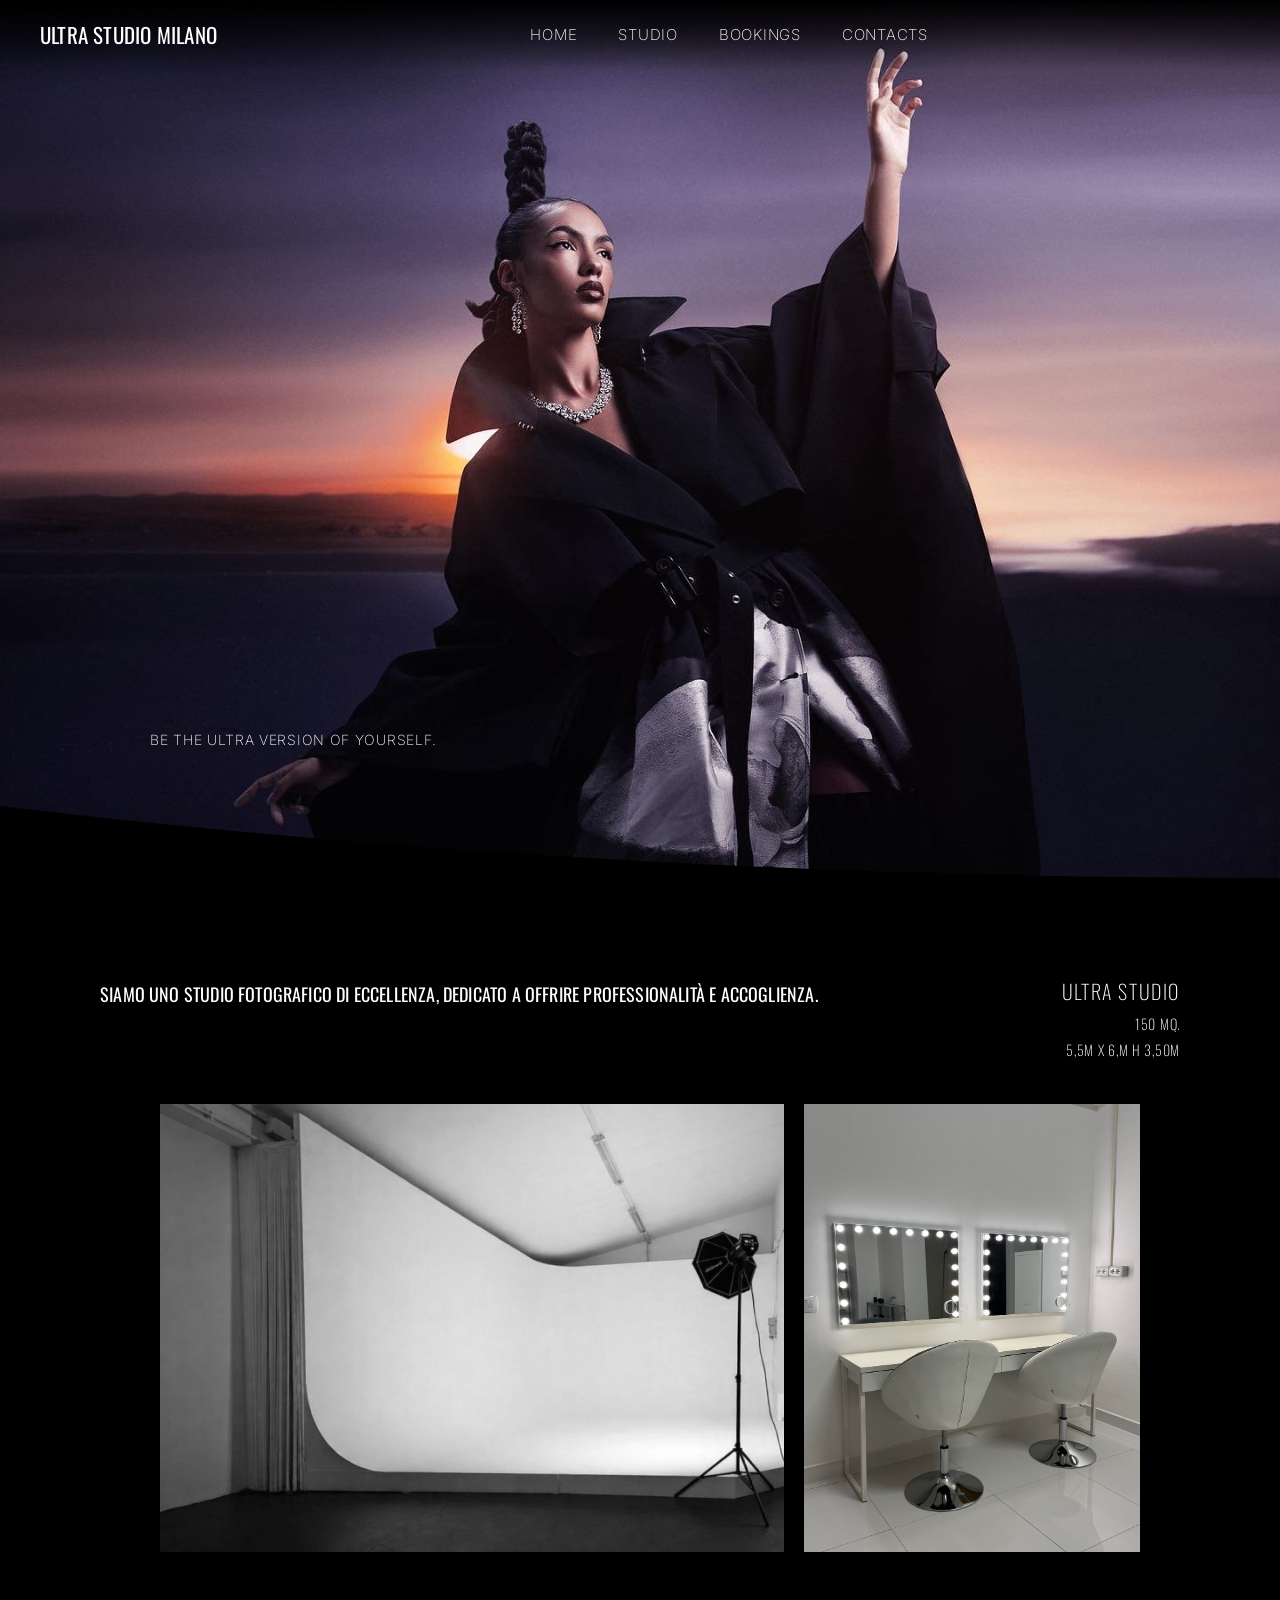
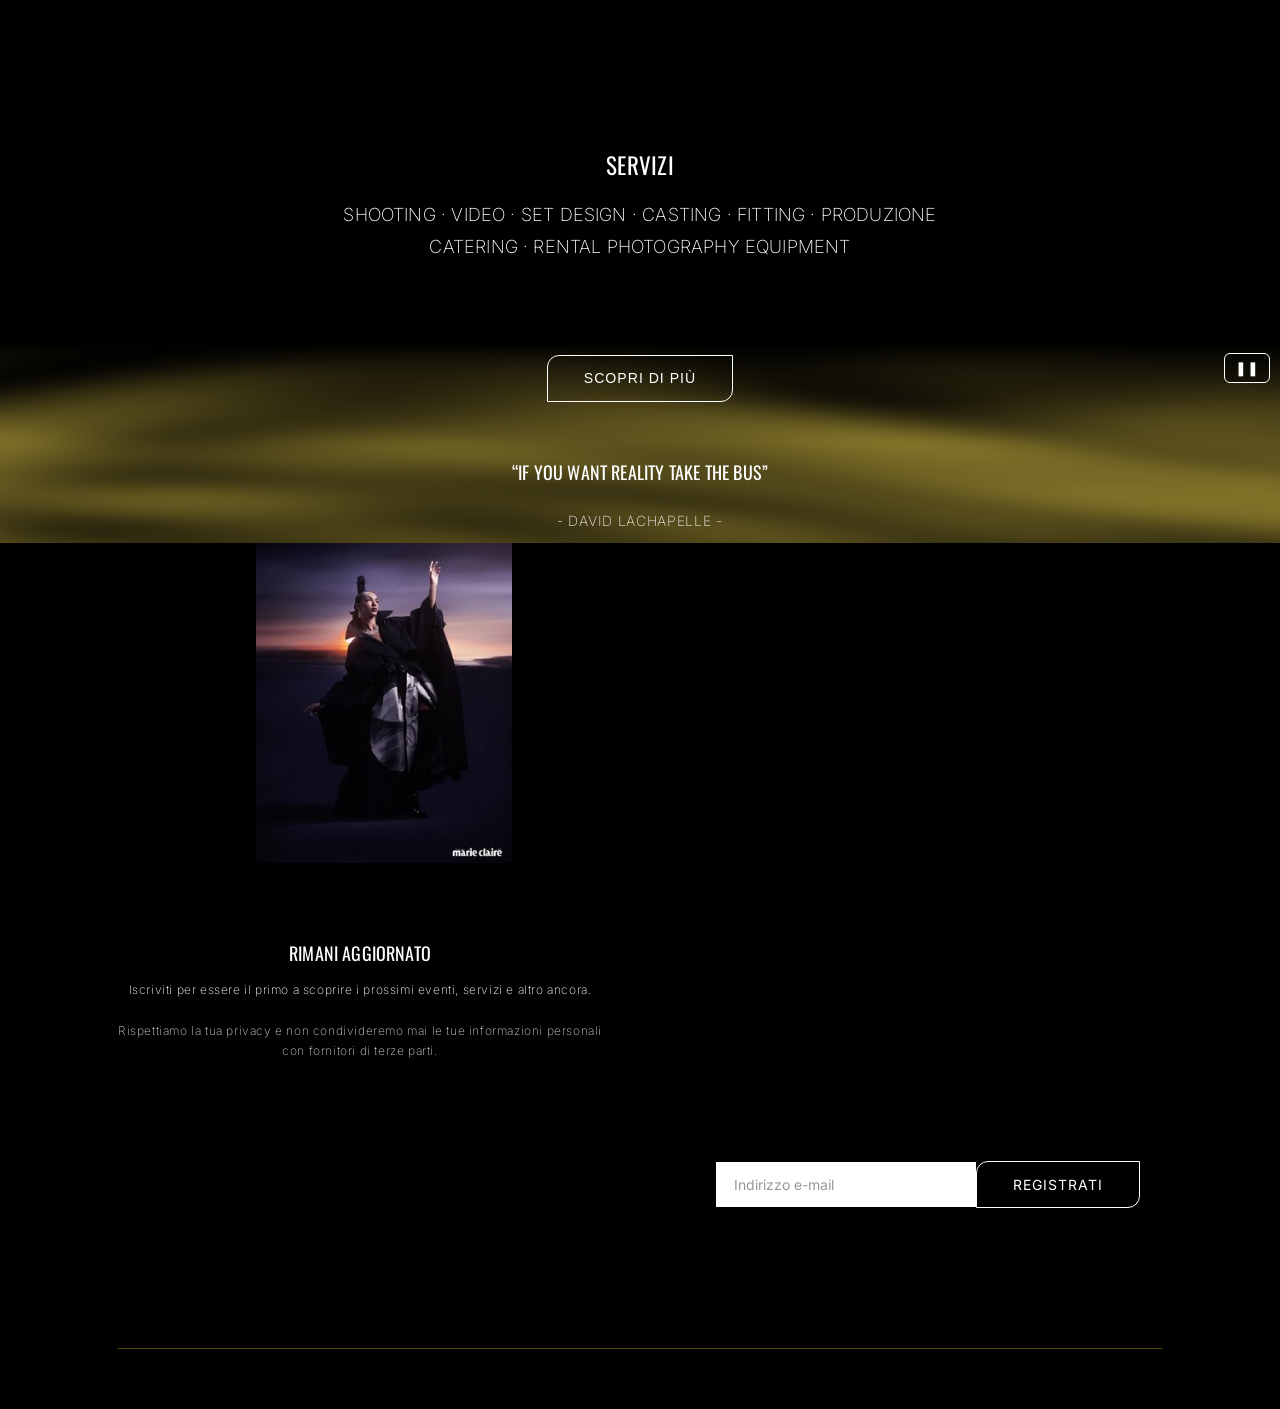
==== index.html @ 38a81dc1 "Add files via upload" ====
<!DOCTYPE html>
<html lang="it">
<head>
  <meta charset="utf-8">
  <title>ULTRA STUDIO MILANO</title>
  <meta name="viewport" content="width=device-width, initial-scale=1">
  <link rel="icon" type="image/png" href="img/favicon.png">

  <!-- FONT GOOGLE (come tua versione) -->
  <link href="https://fonts.googleapis.com/css2?family=Oswald:wght@200;300;400&display=swap" rel="stylesheet">
  <link href="https://fonts.googleapis.com/css2?family=Inter:wght@200;300;400&display=swap" rel="stylesheet">

  <!-- STILE GENERALE -->
  <link rel="stylesheet" href="css/style.css">
</head>

<body class="index">

  <!-- TOPBAR FISSA (uguale in tutte le pagine) -->
<header class="header">
  <div class="logo">ULTRA STUDIO MILANO</div>
  <nav class="nav">
    <a href="index.html">HOME</a>
    <a href="studio.html">STUDIO</a>
    <a href="bookings.html">BOOKINGS</a>
    <a href="contacts.html">CONTACTS</a>
  </nav>
</header>

  <!-- HERO -->
  <section id="home" class="hero">
    <div class="hero-bg" style="background-image:url('img/hero.jpg');"></div>
    <div class="hero-caption fade-in">
      BE THE ULTRA VERSION OF YOURSELF.
    </div>

    <!-- CURVA SEPARATRICE -->
    <svg class="hero-curve" viewBox="0 0 1920 200" preserveAspectRatio="none">
      <path d="M0,40 C450,80 1100,120 1920,120 L1920,200 L0,200 Z" />
    </svg>
  </section>

  <!-- STUDIO -->
  <section class="studio-section">
    <div class="studio-text">
      <p class="studio-description">
        SIAMO UNO STUDIO FOTOGRAFICO DI ECCELLENZA, DEDICATO A OFFRIRE PROFESSIONALITÀ E ACCOGLIENZA.
      </p>

      <div class="studio-info">
        <h2>ULTRA STUDIO</h2>
        <p>150 MQ.</p>
        <p>5,5M X 6,M H 3,50M</p>
      </div>
    </div>

    <div class="studio-gallery">
      <img class="img-large" src="img/studio1.png" alt="">
      <img class="img-small" src="img/studio2.jpg" alt="">
    </div>
  </section>

  <!-- SERVIZI -->
  <section id="servizi" class="services-section">
    <h2 class="services-title">SERVIZI</h2>

    <p class="service-list">
      SHOOTING · VIDEO · SET DESIGN · CASTING · FITTING · PRODUZIONE<br>
      CATERING · RENTAL PHOTOGRAPHY EQUIPMENT
    </p>
  </section>

  <div class="wave-strip">

    <!-- Canvas delle onde -->
    <canvas id="gradientCanvas"></canvas>

    <!-- Pulsante Play/Pausa -->
    <button id="toggleBtn">❚❚</button>

    <!-- Contenuto sopra le onde -->
    <div class="wave-inner">
      <a href="#contatti" class="btn-scopri fade-stable">SCOPRI DI PIÙ</a>

      <div class="quote-block fade-stable">
        <h2>“IF YOU WANT REALITY TAKE THE BUS”</h2>
        <p>- DAVID LACHAPELLE -</p>
      </div>
    </div>

  </div>

  <!-- GALLERIA SERVIZI -->
  <div class="services-gallery">
    <img src="img/servizi1.jpg" class="reveal" alt="">
    <img src="img/servizi2.jpg" class="reveal" alt="">
    <img src="img/servizi3.jpg" class="reveal" alt="">
    <img src="img/servizi4.jpg" class="reveal" alt="">
    <img src="img/servizi5.jpg" class="reveal" alt="">
  </div>

  <!-- FOOTER -->
  <footer id="contatti" class="footer">
    <div class="footer-left fade-in-up">
      <h2>RIMANI AGGIORNATO</h2>
      <p class="footer-text">
        Iscriviti per essere il primo a scoprire i prossimi eventi, servizi e altro ancora.
      </p>
      <p class="privacy">
        Rispettiamo la tua privacy e non condivideremo mai le tue informazioni personali con fornitori di terze parti.
      </p>
    </div>

    <div class="footer-right fade-in-up">
      <form class="newsletter">
        <input type="email" placeholder="Indirizzo e-mail">
        <button type="submit">REGISTRATI</button>
      </form>
    </div>
  </footer>

  <script src="js/main.js"></script>
</body>
</html>
---- css/style.css ----
/* ===========================
   RESET
   =========================== */
* {
  margin: 0;
  padding: 0;
  box-sizing: border-box;
}

/* ===========================
   BASE
   =========================== */
body {
  background: #000;
  color: #fff;
  font-family: 'NeueMontreal', 'Helvetica Neue', Arial, sans-serif;
  font-weight: 400;
  letter-spacing: 0.3px;
  line-height: 1.45;
  overflow-x: hidden;
}

/* ===========================
   TIPOGRAFIA (Inter)
   =========================== */
h1, h2, h3 {
  font-family: 'Inter', sans-serif;
  font-weight: 600;
  letter-spacing: 1.2px;
  line-height: 1.15;
  margin-bottom: 12px;
}

h2 {
  font-size: 1.55rem;
  font-weight: 600;
}

h3 {
  font-size: 1.05rem;
  letter-spacing: 0.8px;
}

p {
  font-family: 'Inter', sans-serif;
  font-size: 0.9rem;
  font-weight: 300;
  letter-spacing: 0.8px;
  line-height: 1.55;
  margin-bottom: 14px;
}

/* ===========================
   HEADER
   =========================== */
.header {
    width: 100%;
    padding: 20px 40px;
    display: flex;
    justify-content: space-between;
    align-items: center;
    position: fixed;
    top: 0;
    left: 0;
    z-index: 1000;

    /* GRADIENTE: nero in alto → trasparente in basso */
    background: linear-gradient(
        to bottom,
        rgba(0, 0, 0, 1) 0%,
        rgba(0, 0, 0, 0.6) 40%,
        rgba(0, 0, 0, 0) 100%
    );

    backdrop-filter: blur(0,5px); /* opzionale ma molto elegante */
}


.logo {
    font-family: 'Oswald', sans-serif;
    font-weight: 400; /* ExtraLight */
    font-size: 21px;
    letter-spacing: 0.01em;
    color: #ffffff;
}


.nav {
  margin: 0 auto; /* CENTRA LA NAV */
  display: flex;
  gap: 40px;
}

.nav a {
    font-family: 'Inter', sans-serif;
    font-weight: 200; /* ExtraLight */
    font-size: 15px;
    letter-spacing: 0.05em;
    color: #ffffff;
    text-decoration: none;
    margin-left: 1px;
    transition: opacity 0.2s ease;
}

.nav a:hover {
    opacity: 0.6;
}

/* ===========================
   HERO
   =========================== */
.hero {
  position: relative;
  width: 100%;
  height: 100vh;
  overflow: hidden;
  padding-top: 200px;
}

.hero-bg {
  position: absolute;
  top: -10%;
  left: 0;
  width: 100%;
  height: 120%;
  background-size: cover;
  background-position: center 50px; /* ora funziona davvero */
  will-change: transform;
}

.hero-caption {
  position: absolute;
  bottom: 150px;
  left: 150px;
  font-family: 'Inter', sans-serif;
  font-weight: 200; /* ExtraLight */
  font-size: 14px;  /* come richiesto */
  letter-spacing: 0.05em; /* più elegante e simile all’originale */
  color: white;
  opacity: 0.9;
  z-index: 20;
}

/* CURVA — sale verso sinistra */
.hero-curve {
  position: absolute;
  bottom: -50px;
  left: 0;
  width: 100%;
  height: 180px;
  z-index: 5;
}

/* ===========================
   SEZIONE STUDIO
   =========================== */
.studio-section {
  display: flex;
  flex-direction: column;
  background-color: #000;
  color: #fff;
  padding: 80px 100px;
}

.studio-text {
  display: flex;
  justify-content: space-between;
  align-items: flex-start;
  width: 100%;
}

.studio-description {
  font-family: 'Oswald', sans-serif;
  font-weight: 400;
  font-size: 18px;
  letter-spacing: 0.01em;
  line-height: 1.6;
  max-width: 100%; /* testo su una sola riga */
}

.studio-info {
  text-align: right;
}

.studio-info h2 {
  font-family: 'Oswald', sans-serif;
  font-weight: 200;
  font-size: 20px;
  letter-spacing: 0.08em;
  margin-bottom: 10px;
}

.studio-info p {
  font-family: 'Oswald', sans-serif;
  font-weight: 200;
  font-size: 14px;
  letter-spacing: 0.05em;
  margin: 4px 0;
}

.studio-gallery {
  display: flex;
  gap: 10px;
}

.img-large {
  width: 65%;   /* più larga */
  height: auto;
  object-fit: cover;
}

.img-small {
  width: 35%;   /* più stretta */
  height: auto;
  object-fit: cover;
}

/* ===========================
   SEZIONE SERVIZI
   =========================== */
.services-section {
  background-color: #000;
  color: #fff;
  padding: 80px 100px;
  text-align: center;
}

/* TITOLO */
.services-title {
  font-family: 'Oswald', sans-serif;
  font-weight: 400;
  font-size: 23px;
  letter-spacing: 0.01em;
  margin-bottom: 20px;
}

.service-list {
  font-family: 'Inter', sans-serif;
  font-weight: 200;
  font-size: 18px;
  letter-spacing: 0.01em;
  line-height: 1.8;
  text-align: center;
  max-width: 900px;
  margin: 0 auto;
}


/* ===========================
   STRISCIA ONDE — DEFINITIVA
   =========================== */
.wave-strip {
  position: relative;
  width: 100%;
  height: 200px;
  overflow: hidden;
}

/* Canvas animazione oro */
#gradientCanvas {
  position: absolute;
  top: 0;
  left: 0;
  width: 100%;
  height: 100%;
  z-index: 1;          /* canvas sotto */
  background: #000;    /* fallback, utile per debug */
}

/* Contenuto sopra il canvas */
.wave-inner {
  position: absolute;
  top: 0;
  left: 50%;
  transform: translateX(-50%);
  width: 100%;
  height: 100%;
  display: flex;
  flex-direction: column;
  align-items: center;
  color: #fff;
  z-index: 10;         /* sopra il canvas */
  padding-top: 12px;

  /* TRUCCO FONDAMENTALE:
     evita che il contenitore blocchi il canvas */
  pointer-events: none;
}

/* Riattivo i click SOLO sugli elementi interattivi */
.btn-scopri,
.quote-block,
#toggleBtn {
  pointer-events: auto;
}

/* Pulsante SCOPRI DI PIÙ */
.btn-scopri {
  display: inline-block;
  width: auto;
  padding: 12px 36px;
  border: 1px solid #fff;
  border-radius: 12px 0 12px 0;
  background: transparent;
  color: #fff;
  font-size: 0.88rem;
  font-weight: 400;
  letter-spacing: 1px;
  text-decoration: none;
  transition: all 0.3s ease;
  white-space: nowrap;
}

.btn-scopri:hover {
  background: #fff;
  color: #000;
}

/* Citazione */
.quote-block h2 {
  font-family: 'Oswald', sans-serif;
  font-weight: 400;
  font-size: 18px;
  letter-spacing: 0.01em;
  margin-top: 60px;
  margin-bottom: 0;
}

/* Autore */
.quote-block p {
  position: absolute;
  bottom: 12px;
  left: 50%;
  transform: translateX(-50%);
  margin: 0;
  font-family: 'Inter', sans-serif;
  font-weight: 200;
  font-size: 14px;
  letter-spacing: 0.05em;
  opacity: 0.9;
}

/* Pulsante Play/Pausa */
#toggleBtn {
  position: absolute;
  top: 10px;
  right: 10px;
  z-index: 20;         /* sopra tutto */
  background: rgba(0,0,0,0.4);
  color: #fff;
  border: 1px solid #fff;
  padding: 6px 10px;
  border-radius: 6px;
  cursor: pointer;
  font-size: 14px;
}

/* ===========================
   GALLERIA SERVIZI — SENZA PADDING
   =========================== */
.services-gallery {
  display: flex;
  justify-content: center;
  gap: 0;
  margin-top: 0;
}

.services-gallery img {
  width: 20%;
  border-radius: 0;
  display: block;
  object-fit: cover;
}

/* ===========================
   FOOTER
   =========================== */
.footer {
  display: flex;
  justify-content: space-between;
  align-items: center;
  flex-wrap: wrap;
  padding: 80px 60px 60px 60px;
  background: #000;
  color: #fff;
}

/* Colonna sinistra centrata */
.footer-left {
  flex: 1 1 55%;
  text-align: center; /* centratura orizzontale */
  display: flex;
  flex-direction: column;
  align-items: center;
  justify-content: center; /* centratura verticale */
  max-width: 600px;
}

/* Titolo */
.footer-left h2 {
  font-family: 'Oswald', sans-serif;
  font-weight: 400;
  font-size: 18px;
  letter-spacing: 0.01em;
  margin-bottom: 16px;
}

/* Testo descrittivo */
.footer-text {
  font-family: 'Inter', sans-serif;
  font-weight: 200;
  font-size: 12px;
  letter-spacing: 0.05em;
  line-height: 1.7;
  margin-bottom: 20px;
  max-width: 500px;
}

/* Privacy */
.privacy {
  font-family: 'Inter', sans-serif;
  font-weight: 200;
  font-size: 12px;
  letter-spacing: 0.05em;
  line-height: 1.7;
  opacity: 0.8;
  margin: 0;
  max-width: 500px;
}

/* Colonna destra */
.footer-right {
  flex: 1 1 40%;
  text-align: right;
  display: flex;
  justify-content: flex-end;
  align-items: center;
}

/* Newsletter */
.newsletter {
  display: flex;
  align-items: center;
  gap: 0;
}

/* Campo input */
.newsletter input {
  padding: 14px 18px;
  width: 260px;
  border: none;
  outline: none;
  font-family: 'Inter', sans-serif;
  font-size: 14px;
  color: #000;
  background: #fff;
}

.newsletter input::placeholder {
  color: #999;
}

/* Pulsante REGISTRATI */
.newsletter button {
  display: inline-block;
  padding: 14px 36px;
  border: 1px solid #fff;
  border-radius: 12px 0 12px 0;
  background: transparent;
  color: #fff;
  font-family: 'Inter', sans-serif;
  font-size: 14px;
  font-weight: 400;
  letter-spacing: 1px;
  text-decoration: none;
  transition: all 0.3s ease;
  cursor: pointer;
}

.newsletter button:hover {
  background: #fff;
  color: #000;
}

/* Linea sottile inferiore */
.footer::after {
  content: "";
  display: block;
  width: 90%;
  height: 1px;
  background: #d4c000;
  margin: 40px auto 0 auto;
  opacity: 0.4;
}

/* ===========================
   ANIMAZIONI
   =========================== */
.fade-in {
  opacity: 0;
  animation: fadeIn 1.5s ease forwards;
}

.fade-in-up {
  opacity: 0;
  transform: translateY(20px);
  animation: fadeUp 1.2s ease forwards;
}

.fade-stable {
  opacity: 0;
  animation: fadeStable 1.2s ease forwards;
}

@keyframes fadeStable {
  from { opacity: 0; }
  to { opacity: 1; }
}


.reveal {
  opacity: 0;
  transform: translateY(40px);
  transition: all 0.8s ease;
}

.reveal.visible {
  opacity: 1;
  transform: translateY(0);
}

@keyframes fadeIn {
  to {
    opacity: 1;
  }
}

@keyframes fadeUp {
  to {
    opacity: 1;
    transform: translateY(0);
  }
}

/* ===========================
   RESPONSIVE
   =========================== */
@media (max-width: 900px) {
  .header {
    padding: 18px 20px;
  }

  .hero-caption {
    left: 120px;
    right: auto;
    font-size: 0.55rem;
  }

  .studio-section,
  .services-section {
    padding: 100px 24px;
  }

  .studio-header {
    flex-direction: column;
    gap: 24px;
  }

  .studio-gallery {
    flex-direction: column;
  }

  .studio-gallery img {
    width: 100%;
    height: auto;
  }

  .services-gallery {
    flex-wrap: wrap;
  }

  .services-gallery img {
    width: 50%;
  }

  .footer {
    padding: 60px 24px;
  }
}

/* ============================
   STUDIO PAGE
   ============================ */

body.studio {
  background: #000;
  color: #fff;
  font-family: 'UltraGrotesk', sans-serif;
  line-height: 1.55;
}

/* HEADER */
body.studio header {
  padding: 30px;
  text-transform: uppercase;
  font-size: 14px;
  letter-spacing: 0.05em;
}

body.studio header a {
  color: #fff;
  text-decoration: none;
}

/* ===========================
   HERO — STUDIO PAGE
   =========================== */
body.studio {
  background: #fff; /* sfondo bianco */
  color: #000;
  font-family: 'Inter', sans-serif;
  line-height: 1.55;
}

/* HERO */
body.studio .hero {
  position: relative;
  width: 100%;
  height: 100vh; /* da bordo superiore a bordo inferiore */
  overflow: hidden;
}

/* VIDEO PLACEHOLDER */
body.studio .video-placeholder {
  position: absolute;
  top: 0;
  left: 0;
  width: 100%;
  height: 100vh; /* copre tutto lo schermo */
  background: #e6e6e6;
  display: flex;
  align-items: center;
  justify-content: center;
  font-family: 'Inter', sans-serif;
  font-size: 22px;
  color: #444;
  z-index: 0;
}

/* TESTO SOVRAPPOSTO */
body.studio .overlay-text {
  position: absolute;
  top: 0;
  left: 0;
  width: 100%;
  height: 100vh; /* stesso spazio del placeholder */
  display: flex;
  flex-direction: column;
  align-items: center;
  justify-content: center; /* centra verticalmente */
  text-align: center;
  z-index: 1;
  color: #000;
  padding: 0 40px;
}

/* Titolo */
body.studio .overlay-text h1 {
  font-family: 'Oswald', sans-serif;
  font-size: 36px;
  margin-bottom: 25px;
  text-transform: uppercase;
  letter-spacing: 0.03em;
}

/* Paragrafi e lista */
body.studio .overlay-text p,
body.studio .overlay-text ul {
  font-family: 'Inter', sans-serif;
  font-size: 15px;
  line-height: 1.55;
  max-width: 800px;
  margin-bottom: 18px;
}

body.studio .overlay-text li {
  margin-bottom: 8px;
}


/* ===========================
   GALLERY STUDIO (2 colonne)
   =========================== */
body.studio {
  background: #fff; /* sfondo bianco */
}

.studio-gallery {
  display: flex;
  gap: 20px;
  padding: 40px 60px;
}

.colonna-sx,
.colonna-dx {
  width: 50%;
  display: flex;
  flex-direction: column;
  gap: 20px;
}

/* Immagini */
.foto {
  width: 100%;
  object-fit: cover;
  border-radius: 4px;
  display: block;
}

/* Due sole misure */
.foto.orizzontale {
  height: 260px;   /* frame basso */
}

.foto.verticale {
  height: 520px;   /* frame alto */
}

/* ===========================
   BOOKINGS PAGE — SFONDO UNICO
   =========================== */

body.bookings {
  background-image: url("../img/IMG_0974.JPG");
  background-position: center -145px; /* leggermente più in alto */
  background-size: 100%;
  background-repeat: no-repeat;
  color: #fff;
  font-family: 'Inter', sans-serif;
}

/* Nessun overlay */
body.bookings::before {
  content: none;
}

/* ===========================
   SEZIONI
   =========================== */

.bookings-section {
  position: relative;
  padding: 120px 80px;
  background: none !important;
}

.second {
  padding-top: 1px; /* invece di 120px */
}

/* Contenitore principale */
.bookings-container {
  position: relative;
  z-index: 1;
  display: flex;
  justify-content: space-between;
  align-items: center;
  gap: 60px;
  max-width: 1400px;
  margin: 0 auto;
}

/* ===========================
   COLONNE
   =========================== */

/* SINISTRA — PULSANTE */
.bookings-left {
  flex: 0 0 240px;
  display: flex;
  justify-content: flex-start;
  align-items: center;
}

/* DESTRA — TESTO */
.bookings-right {
  flex: 1;
  max-width: 650px;
  text-align: right;
}

.bookings-right h1 {
  font-family: 'Oswald', sans-serif;
  font-size: 20px; /* leggermente più piccolo */
  text-align: left;
  text-transform: uppercase;
  margin-bottom: 20px;
  color: #fff;
}

.bookings-right p {
  font-size: 14px; /* ridotto */
  text-align: left;
  line-height: 1.65;
  color: #fff;
}

/* ===========================
   PULSANTE (STESSO DELL’INDEX)
   =========================== */

.cta-button {
  display: inline-block;
  padding: 12px 32px;
  border: 1px solid #fff;
  color: #fff;
  text-decoration: none;
  text-transform: uppercase;
  font-family: 'Inter', sans-serif;
  font-size: 13px;
  letter-spacing: 0.06em;
  transition: all 0.3s ease;

  /* ANGOLI ALTERNATI COME INDEX */
  border-radius: 12px 0 12px 0;
}

.cta-button:hover {
  background: #fff;
  color: #000;
}

/* ===========================
   LINEA DIVISORIA
   =========================== */

.divider {
  position: relative;
  z-index: 1;
  border: none;
  height: 1px;
  background: rgba(255,255,255,0.3);
  margin: 10px auto;
  width: 80%;
}

/* ===========================
   CONTACTS
   =========================== */

body.contacts {
  background-color: #000;
  color: #fff;
  font-family: 'Inter', sans-serif;
}

/* Sezione contatti */
.contacts-section {
  padding: 100px 80px;
}

.contacts-container {
  display: flex;
  justify-content: space-between;
  align-items: flex-start;
  gap: 80px;
}

.contacts-left {
  flex: 1;
  max-width: 500px;
}

.contacts-left h1 {
  font-family: 'Oswald', sans-serif;
  font-size: 28px;
  margin-bottom: 10px;
}

.contacts-left h2 {
  font-family: 'Oswald', sans-serif;
  font-size: 20px;
  margin-top: 40px;
  margin-bottom: 10px;
}

.contacts-left a {
  color: #fff;
  text-decoration: none;
}

.contacts-right {
  flex: 1;
  max-width: 600px;
}

/* Pulsante identico all’index */
.cta-button {
  display: inline-block;
  padding: 12px 32px;
  border: 1px solid #fff;
  color: #fff;
  text-transform: uppercase;
  font-family: 'Inter', sans-serif;
  font-size: 13px;
  letter-spacing: 0.06em;
  border-radius: 12px 0 12px 0;
  transition: all 0.3s ease;
  margin-top: 30px;
}

.cta-button:hover {
  background: #fff;
  color: #000;
}

/* Newsletter */
.newsletter {
  padding: 100px 80px;
  text-align: left;
}

.newsletter h2 {
  font-family: 'Oswald', sans-serif;
  font-size: 20px;
  margin-bottom: 20px;
}

.newsletter-form {
  display: flex;
  gap: 20px;
  margin-top: 30px;
}

.newsletter-form input {
  flex: 1;
  padding: 12px 16px;
  border: none;
  border-radius: 4px;
  font-size: 14px;
}

.newsletter-form button {
  border-radius: 12px 0 12px 0;
}
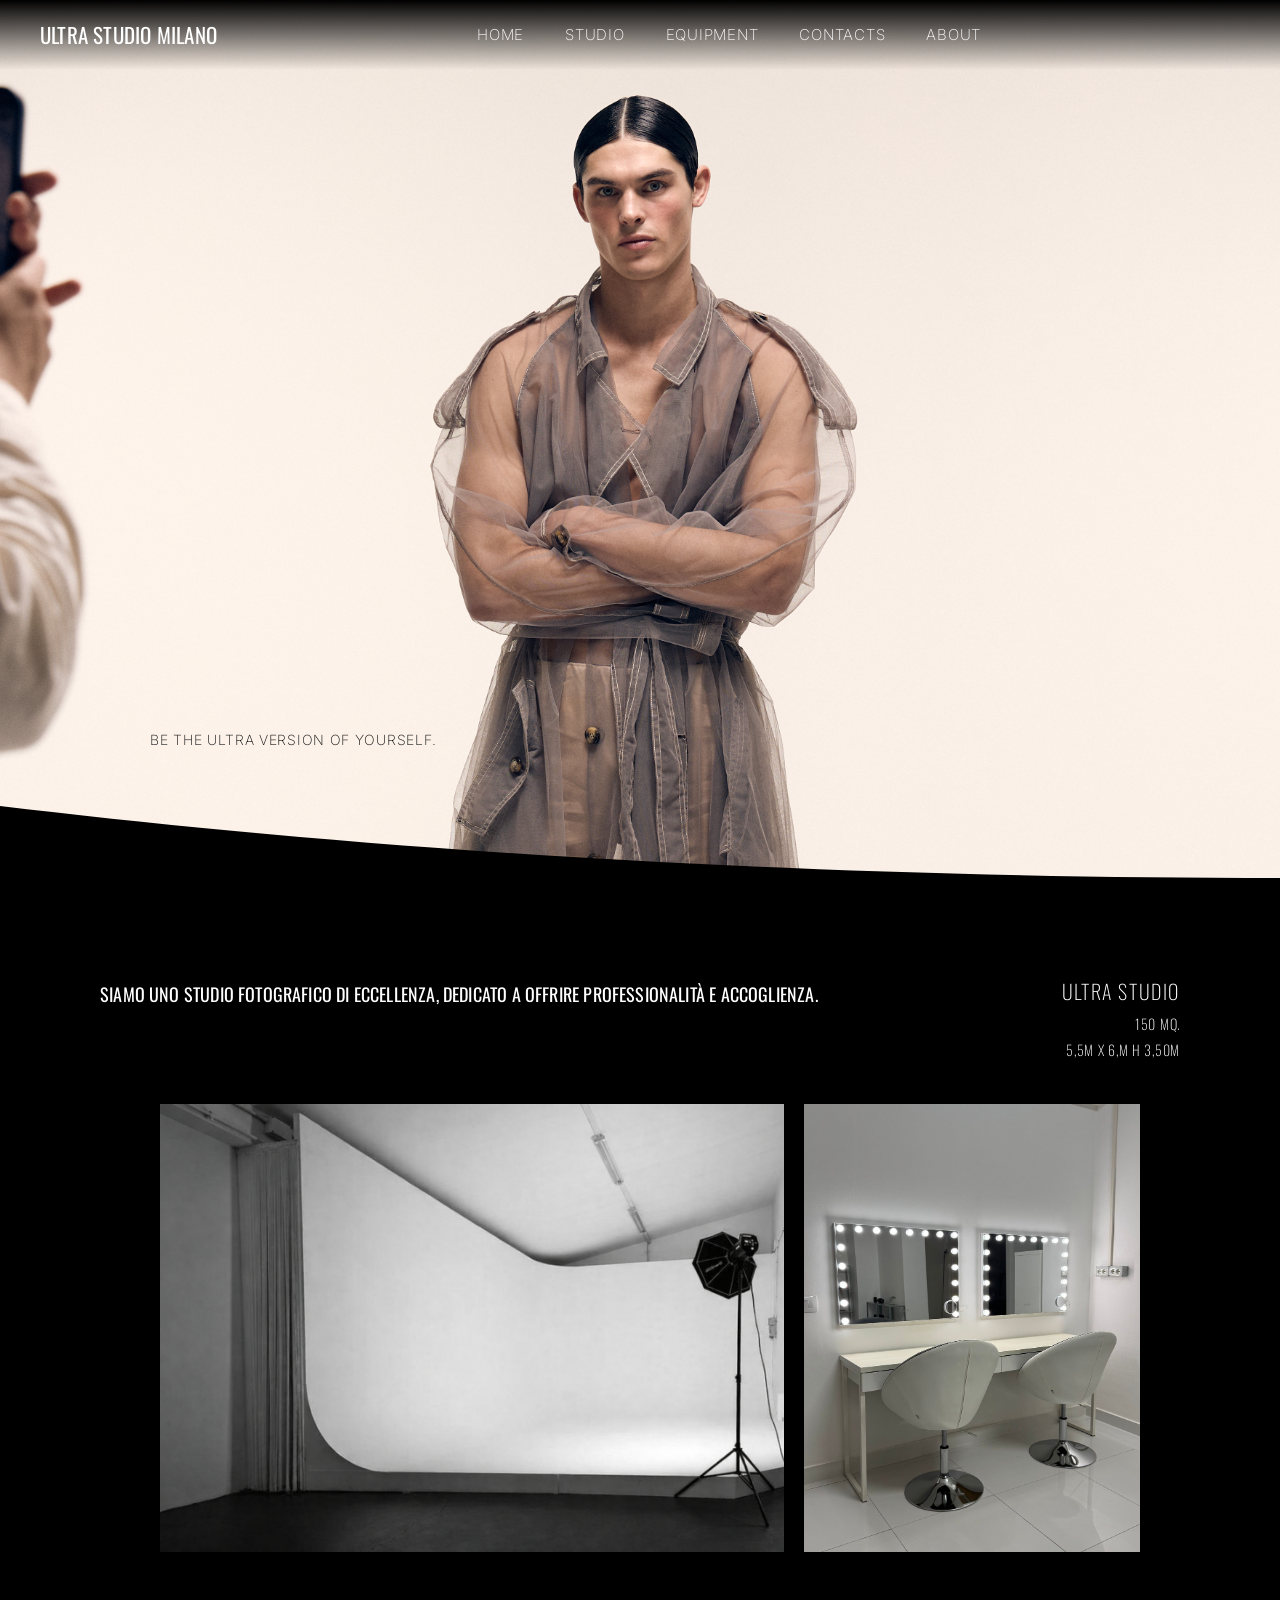
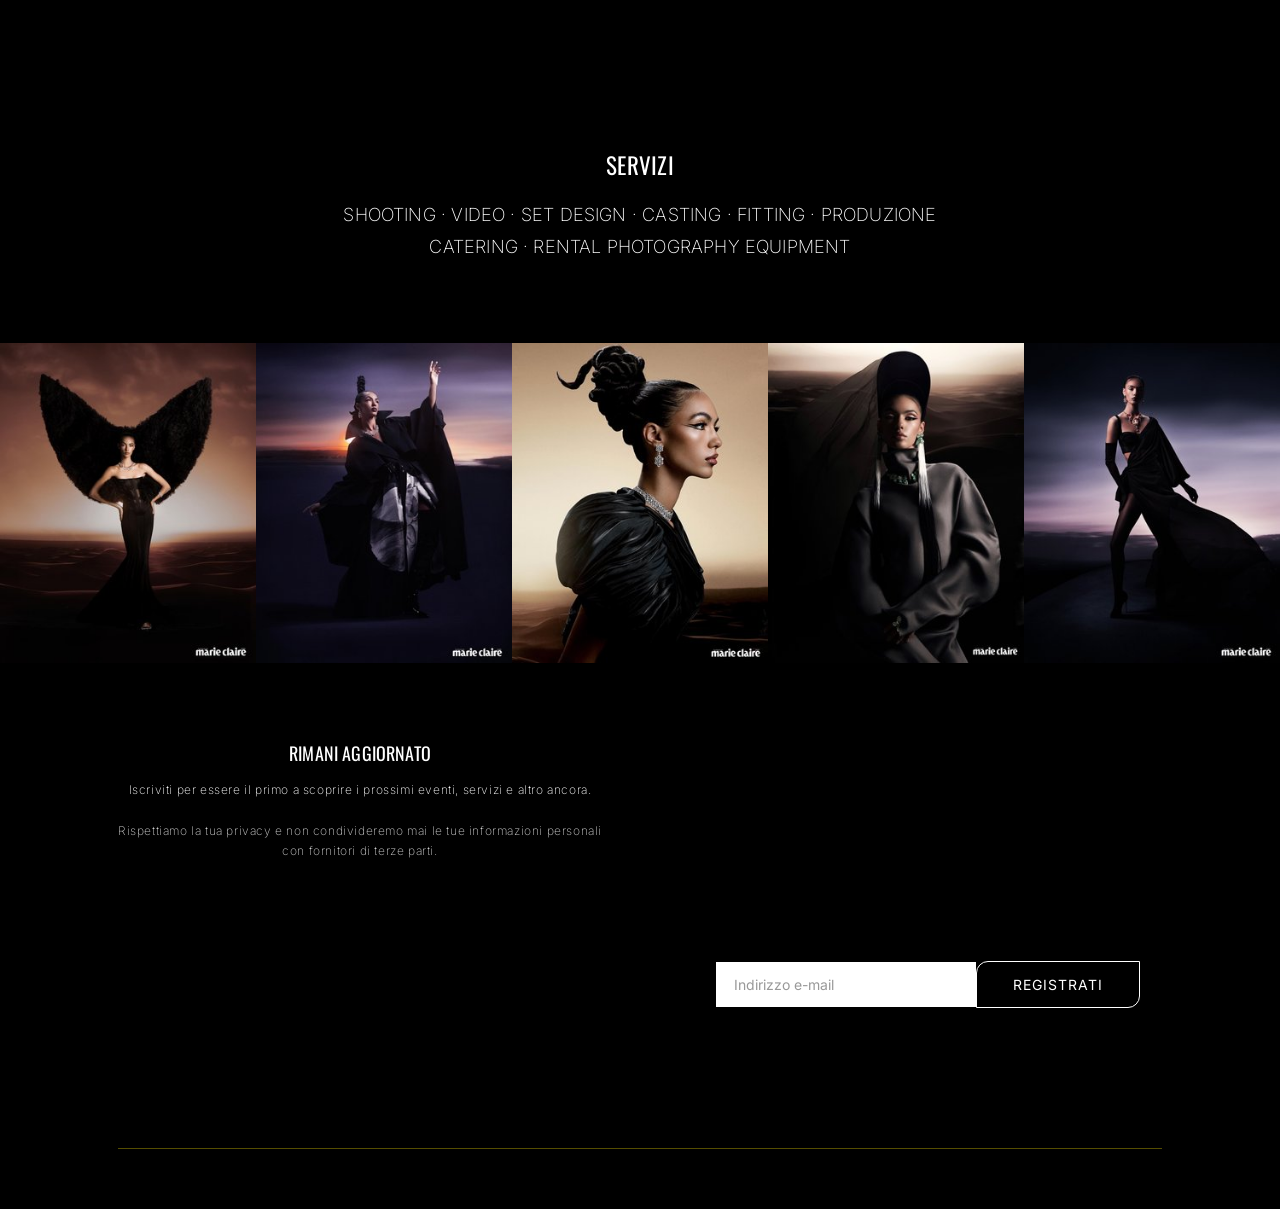
==== commit 18d1932a: "Update index.html" ====
--- a/index.html
+++ b/index.html
@@ -22,8 +22,10 @@
   <nav class="nav">
     <a href="index.html">HOME</a>
     <a href="studio.html">STUDIO</a>
-    <a href="bookings.html">BOOKINGS</a>
+    <a href="bookings.html">EQUIPMENT</a>
     <a href="contacts.html">CONTACTS</a>
+    <a href="about.html">ABOUT</a>
+
   </nav>
 </header>
 
@@ -70,26 +72,6 @@
     </p>
   </section>
 
-  <div class="wave-strip">
-
-    <!-- Canvas delle onde -->
-    <canvas id="gradientCanvas"></canvas>
-
-    <!-- Pulsante Play/Pausa -->
-    <button id="toggleBtn">❚❚</button>
-
-    <!-- Contenuto sopra le onde -->
-    <div class="wave-inner">
-      <a href="#contatti" class="btn-scopri fade-stable">SCOPRI DI PIÙ</a>
-
-      <div class="quote-block fade-stable">
-        <h2>“IF YOU WANT REALITY TAKE THE BUS”</h2>
-        <p>- DAVID LACHAPELLE -</p>
-      </div>
-    </div>
-
-  </div>
-
   <!-- GALLERIA SERVIZI -->
   <div class="services-gallery">
     <img src="img/servizi1.jpg" class="reveal" alt="">
--- a/css/style.css
+++ b/css/style.css
@@ -75,7 +75,6 @@
     backdrop-filter: blur(0,5px); /* opzionale ma molto elegante */
 }
 
-
 .logo {
     font-family: 'Oswald', sans-serif;
     font-weight: 400; /* ExtraLight */
@@ -83,7 +82,6 @@
     letter-spacing: 0.01em;
     color: #ffffff;
 }
-
 
 .nav {
   margin: 0 auto; /* CENTRA LA NAV */
@@ -129,6 +127,8 @@
 }
 
 .hero-caption {
+  color: #111 !important;
+  text-shadow: 0 0 10px rgba(255,255,255,0.7); 
   position: absolute;
   bottom: 150px;
   left: 150px;
@@ -943,3 +943,76 @@
 .newsletter-form button {
   border-radius: 12px 0 12px 0;
 }
+
+/* ===========================
+   ABOUT
+   =========================== */
+/* HERO ABOUT — altezza dinamica per evitare tagli */
+.about-hero {
+  position: relative;
+  min-height: 110vh;      /* più alta → niente taglio sopra */
+  overflow: hidden;
+  padding-bottom: 0;
+}
+
+/* Immagine hero sfocata e centrata correttamente */
+.about-hero .hero-bg {
+  position: absolute;
+  inset: 0;
+  background-size: cover;
+  background-position: top center;  /* MOSTRA LA PARTE SUPERIORE */
+  filter: blur(9px) brightness(0.5);
+  transform: scale(1.05);
+  z-index: 1;
+}
+
+/* Testo sovrapposto e centrato DAVVERO */
+.about-overlay {
+  position: absolute;
+  bottom: 26vh;           /* abbassa il testo */
+  left: 50%;
+  transform: translateX(-50%);
+  width: 55%;             /* più stretto → centrato */
+  max-width: 760px;
+  padding: 0 20px;
+  text-align: center;
+  color: white;
+  font-size: 18px;
+  line-height: 1.7;
+  z-index: 3;
+}
+
+/* Curva attaccata al fondo della hero */
+.about-curve {
+  position: absolute;
+  bottom: 0;
+  left: 0;
+  width: 100%;
+  z-index: 2;
+}
+
+/* Footer attaccato alla curva */
+.footer {
+  margin-top: 0 !important;
+}
+/* Rimuove qualsiasi padding o allineamento ereditato dalla hero */
+.about-hero {
+  padding-left: 0 !important;
+  padding-right: 0 !important;
+  display: block !important;
+  text-align: center !important;
+}
+
+/* Rimuove allineamenti che spingono a destra */
+.about-hero * {
+  margin-left: 0 !important;
+  justify-content: center !important;
+}
+
+/* Centra DAVVERO l'overlay */
+.about-overlay {
+  left: 50% !important;
+  transform: translateX(-50%) !important;
+  width: 55% !important;
+  text-align: center !important;
+}
